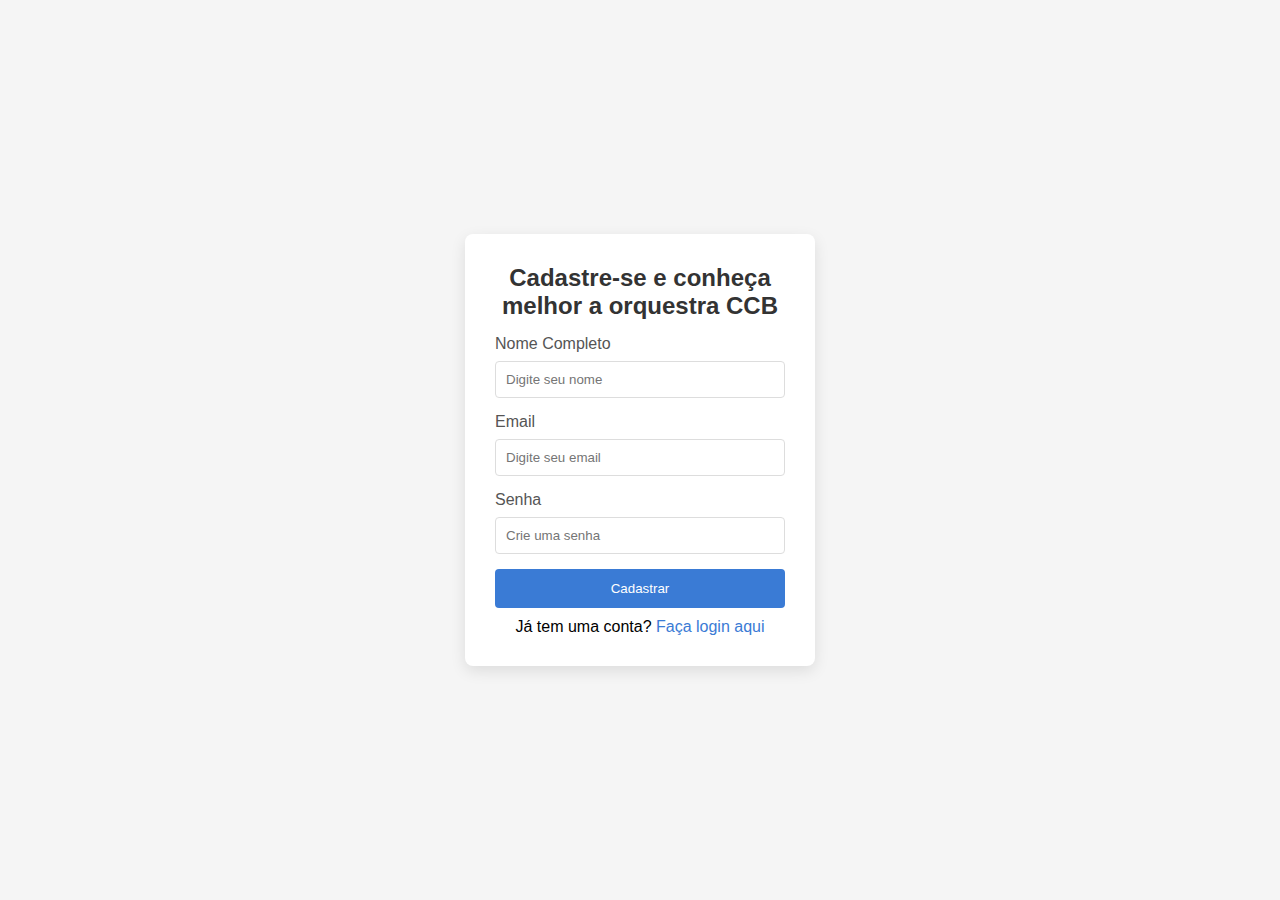
==== site/public/cadastro.html @ 5a3149bc "Upload de imagens (madeiras e metais)" ====
<!DOCTYPE html>
<html lang="pt-BR">
<head>
    <meta charset="UTF-8">
    <meta name="viewport" content="width=device-width, initial-scale=1.0">
    <title>Cadastro - Orquestra CCB</title>
    <link rel="stylesheet" href="../public/css/cadastro-login.css">
    <link rel="shortcut icon" href="../public/assets/favicon/image.png" type="image/x-icon  ">
</head>
<body>
    <div class="container">
        <div class="login-card">
            <h2>Cadastre-se e conheça melhor a orquestra CCB</h2>
            <form>
                <label for="nome">Nome Completo</label>
                <input type="text" id="nome" placeholder="Digite seu nome" required>
                
                <label for="email">Email</label>
                <input type="email" id="email" placeholder="Digite seu email" required>
                
                <label for="senha">Senha</label>
                <input type="password" id="senha" placeholder="Crie uma senha" required>
                
                <button type="submit">Cadastrar</button>
                <p class="link">Já tem uma conta? <a href="login.html">Faça login aqui</a></p>
            </form>
        </div>
    </div>
</body>
</html>
---- site/public/css/cadastro-login.css ----
* {
    margin: 0;
    padding: 0;
    box-sizing: border-box;
    font-family: 'Arial', sans-serif;
}

body {
    display: flex;
    justify-content: center;
    align-items: center;
    height: 100vh;
    background: #f5f5f5;
}

.container {
    display: flex;
    justify-content: center;
    align-items: center;
    flex-direction: column;
}

.login-card {
    background-color: #fff;
    border-radius: 8px;
    padding: 30px;
    box-shadow: 0 5px 15px rgba(0, 0, 0, 0.1);
    width: 350px;
}

h2 {
    color: #333;
    margin-bottom: 15px;
    text-align: center;
}

.quote {
    font-style: italic;
    color: #666;
    text-align: center;
    margin-bottom: 20px;
}

form {
    display: flex;
    flex-direction: column;
}

label {
    margin-bottom: 8px;
    color: #555;
}

input {
    padding: 10px;
    margin-bottom: 15px;
    border: 1px solid #ddd;
    border-radius: 4px;
}

button {
    padding: 12px;
    background-color: #3a7bd5;
    color: white;
    border: none;
    border-radius: 4px;
    cursor: pointer;
    transition: background-color 0.3s ease;
}

button:hover {
    background-color: #2957a4;
    transform: scale(1.09);
}

.link {
    text-align: center;
    margin-top: 10px;
}

.link a {
    color: #3a7bd5;
    text-decoration: none;
}

.link a:hover {
    text-decoration: underline;
}
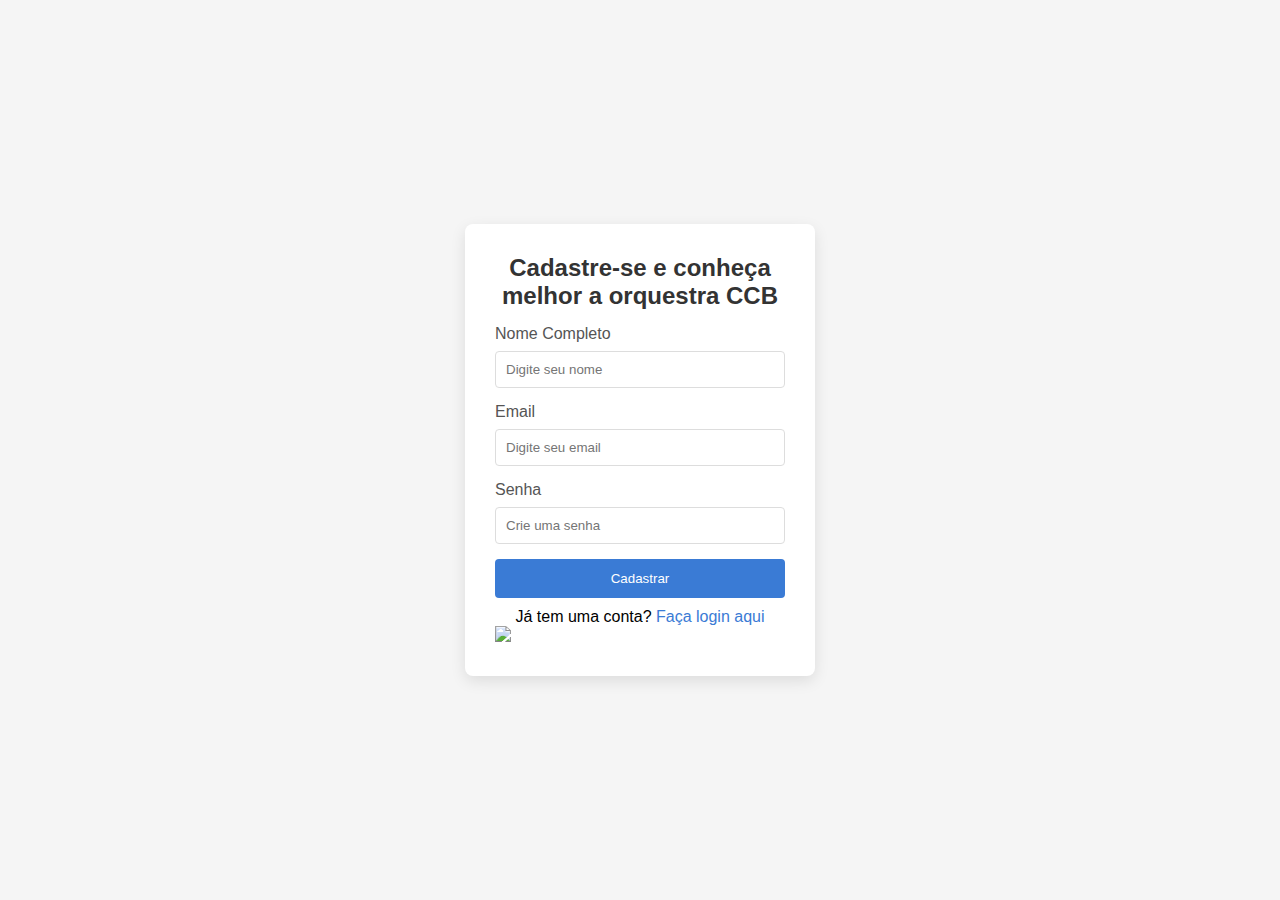
==== commit 6281d8e1: "Colocando grafico chart js (estatico)" ====
--- a/site/public/cadastro.html
+++ b/site/public/cadastro.html
@@ -4,27 +4,111 @@
     <meta charset="UTF-8">
     <meta name="viewport" content="width=device-width, initial-scale=1.0">
     <title>Cadastro - Orquestra CCB</title>
-    <link rel="stylesheet" href="../public/css/cadastro-login.css">
-    <link rel="shortcut icon" href="../public/assets/favicon/image.png" type="image/x-icon  ">
+    <link rel="stylesheet" href="css/cadastro-login.css">
+    <link rel="shortcut icon" href="assets/favicon/image.png" type="image/x-icon">
+    <script src="js/sessao.js"></script>
 </head>
 <body>
     <div class="container">
+        <div class="alerta_erro">
+            <div class="card_erro" id="cardErro">
+              <span id="mensagem_erro"></span>
+            </div>
+        </div>
         <div class="login-card">
             <h2>Cadastre-se e conheça melhor a orquestra CCB</h2>
             <form>
                 <label for="nome">Nome Completo</label>
-                <input type="text" id="nome" placeholder="Digite seu nome" required>
+                <input type="text" id="input_nome" placeholder="Digite seu nome" required>
                 
                 <label for="email">Email</label>
-                <input type="email" id="email" placeholder="Digite seu email" required>
+                <input type="email" id="input_email" placeholder="Digite seu email" required>
                 
                 <label for="senha">Senha</label>
-                <input type="password" id="senha" placeholder="Crie uma senha" required>
+                <input type="password" id="input_senha" placeholder="Crie uma senha" required>
                 
-                <button type="submit">Cadastrar</button>
+                <button type="submit" onclick="cadastrar()">Cadastrar</button>
                 <p class="link">Já tem uma conta? <a href="login.html">Faça login aqui</a></p>
             </form>
+            <div id="div_aguardar" class="loading-div">
+                <img src="./assets/circle-loading.gif" id="loading-gif">
+            </div>
+
+            <div id="div_erros_login"></div>
+        </div>
+
+
         </div>
     </div>
+
+
+    <script>
+        function cadastrar()
+        {
+            var nomeVar = input_nome.value
+            var emailVar = input_email.value
+            var senhaVar = input_senha.value
+
+            if ( nomeVar == "" || emailVar == "" || senhaVar == "")
+            {
+                cardErro.style.display = "block";
+                mensagem_erro.innerHTML = "(Mensagem de erro para todos os campos em branco)";
+                finalizarAguardar();
+                return false;
+            }  else 
+            {
+                setInterval(sumirMensagem, 5000);
+            }
+
+
+            // Enviando o valor da nova input
+            fetch("/usuarios/cadastrar", {
+            method: "POST",
+            headers: {
+                "Content-Type": "application/json",
+            },
+            body: JSON.stringify({
+                // crie um atributo que recebe o valor recuperado aqui
+                // Agora vá para o arquivo routes/usuario.js
+                nomeServer: nomeVar,
+                emailServer: emailVar,
+                senhaServer: senhaVar,
+            }),
+        })
+        .then(function (resposta) {
+        console.log("resposta: ", resposta);
+
+        if (resposta.ok) {
+          cardErro.style.display = "block";
+
+          mensagem_erro.innerHTML = "Cadastro realizado com sucesso! Redirecionando para tela de Login...";
+
+          setTimeout(() => {
+            window.location = "login.html";
+          }, "2000");
+
+          limparFormulario();
+          finalizarAguardar();
+        } else 
+        {
+            throw "Houve um erro ao tentar realizar o cadastro!";
+        }
+        })
+      .catch(function (resposta) {
+        console.log(`#ERRO: ${resposta}`);
+        finalizarAguardar();
+      });
+
+    return false;
+
+    }
+
+    function sumirMensagem() 
+    {
+        cardErro.style.display = "none";
+    }
+
+    </script>
+
 </body>
 </html>
--- a/site/public/css/cadastro-login.css
+++ b/site/public/css/cadastro-login.css
@@ -40,6 +40,33 @@
     text-align: center;
     margin-bottom: 20px;
 }
+
+
+
+.alerta_erro{
+    display: flex;
+    justify-content: flex-end;
+  }
+  
+  .card_erro {
+    display: none;
+    background-color: #fff;
+    color: black;
+    width: 230px;
+    position: fixed;
+    border-radius: 4px;
+    border: #ED145B 3px solid;
+    padding: 10px;
+    margin-right: 10%;
+  }
+  
+  .card_erro #mensagem_erro{
+    font-weight: 500;
+    font-size: 20px;
+  }
+
+
+
 
 form {
     display: flex;
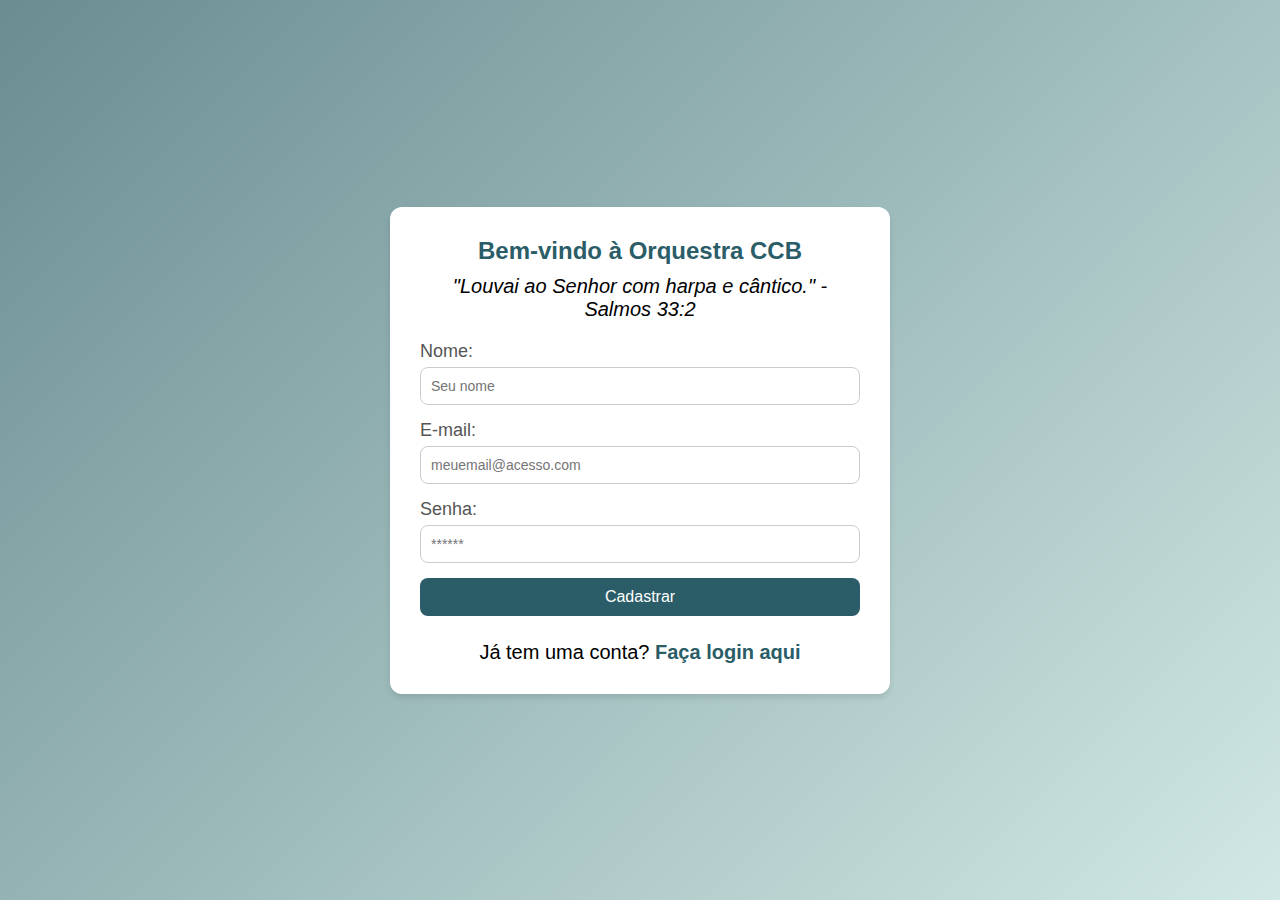
==== commit 4a492315: "Modificando quiz e dash (estático ainda)" ====
--- a/site/public/cadastro.html
+++ b/site/public/cadastro.html
@@ -1,4 +1,60 @@
 <!DOCTYPE html>
+<html lang="pt-br">
+
+<head>
+  <meta charset="UTF-8" />
+  <meta http-equiv="X-UA-Compatible" content="IE=edge" />
+  <meta name="viewport" content="width=device-width, initial-scale=1.0" />
+  
+  <title>Orquestra CCB | Cadastro</title>
+
+  <script src="./js/sessao.js"></script>
+
+  <link rel="stylesheet" href="./css/cadastro-login.css"/>
+  <link rel="icon" href="assets/favicon/image.png" />
+</head>
+
+<body>
+  <div class="login">
+    <div class="alerta_erro">
+      <div class="card_erro" id="cardErro">
+        <span id="mensagem_erro"></span>
+      </div>
+    </div>
+
+    <div class="container">
+      <div class="card card-cadastro">
+        <h2>Bem-vindo à Orquestra CCB</h2>
+        <p class="quote">"Louvai ao Senhor com harpa e cântico." - Salmos 33:2</p>
+        <div class="formulario">
+        <div class="campo">
+            <span>Nome:</span>
+            <input id="nome_input" type="text" placeholder="Seu nome" />
+          </div>
+          <div class="campo">
+            <span>E-mail:</span>
+            <input id="email_input" type="text" placeholder="meuemail@acesso.com" />
+          </div>
+          <div class="campo">
+            <span>Senha:</span>
+            <input id="senha_input" type="password" placeholder="******" />
+          </div>
+    
+          <button class="botao" onclick="cadastrar()">Cadastrar</button>
+          <p class="link">Já tem uma conta? <a href="login.html">Faça login aqui</a></p>
+        </div>
+        <div id="div_aguardar" class="loading-div">
+          <img src="./assets/circle-loading.gif" id="loading-gif" />
+        </div>
+
+        <div id="div_erros_login"></div>
+      </div>
+    </div>
+  </div>
+
+</body>
+</html>
+<!-- <!DOCTYPE html>
 <html lang="pt-BR">
 <head>
     <meta charset="UTF-8">
@@ -6,7 +62,7 @@
     <title>Cadastro - Orquestra CCB</title>
     <link rel="stylesheet" href="css/cadastro-login.css">
     <link rel="shortcut icon" href="assets/favicon/image.png" type="image/x-icon">
-    <script src="js/sessao.js"></script>
+    <script src="./js/sessao.js"></script>
 </head>
 <body>
     <div class="container">
@@ -31,57 +87,54 @@
                 <p class="link">Já tem uma conta? <a href="login.html">Faça login aqui</a></p>
             </form>
             <div id="div_aguardar" class="loading-div">
-                <img src="./assets/circle-loading.gif" id="loading-gif">
+                <img src="./assets/circle-loading.gif" id="loading-gif"/>
             </div>
-
-            <div id="div_erros_login"></div>
-        </div>
-
-
+      
+              <div id="div_erros_login"></div>
+            </div>
         </div>
     </div>
-
+ -->
 
     <script>
-        function cadastrar()
-        {
-            var nomeVar = input_nome.value
-            var emailVar = input_email.value
-            var senhaVar = input_senha.value
+      function cadastrar() {
+        var nomeVar = nome_input.value;
+        var emailVar = email_input.value;
+        var senhaVar = senha_input.value;
+    
+        if (nomeVar == "" || emailVar == "" || senhaVar == "") {
+        cardErro.style.display = "block";
+        mensagem_erro.innerHTML =
+            "(Mensagem de erro para todos os campos em branco)";
 
-            if ( nomeVar == "" || emailVar == "" || senhaVar == "")
-            {
-                cardErro.style.display = "block";
-                mensagem_erro.innerHTML = "(Mensagem de erro para todos os campos em branco)";
-                finalizarAguardar();
-                return false;
-            }  else 
-            {
-                setInterval(sumirMensagem, 5000);
-            }
+        finalizarAguardar();
+        return false;
+        } else {
+        setInterval(sumirMensagem, 5000);
+        }
 
-
-            // Enviando o valor da nova input
-            fetch("/usuarios/cadastrar", {
-            method: "POST",
-            headers: {
-                "Content-Type": "application/json",
-            },
-            body: JSON.stringify({
-                // crie um atributo que recebe o valor recuperado aqui
-                // Agora vá para o arquivo routes/usuario.js
-                nomeServer: nomeVar,
-                emailServer: emailVar,
-                senhaServer: senhaVar,
-            }),
+        // Enviando o valor da nova input
+        fetch("/usuarios/cadastrar", {
+        method: "POST",
+        headers: {
+            "Content-Type": "application/json",
+        },
+        body: JSON.stringify({
+            // crie um atributo que recebe o valor recuperado aqui
+            // Agora vá para o arquivo routes/usuario.js
+            nomeServer: nomeVar,
+            emailServer: emailVar,
+            senhaServer: senhaVar,
+        }),
         })
-        .then(function (resposta) {
+      .then(function (resposta) {
         console.log("resposta: ", resposta);
 
         if (resposta.ok) {
           cardErro.style.display = "block";
 
-          mensagem_erro.innerHTML = "Cadastro realizado com sucesso! Redirecionando para tela de Login...";
+          mensagem_erro.innerHTML =
+            "Cadastro realizado com sucesso! Redirecionando para tela de Login...";
 
           setTimeout(() => {
             window.location = "login.html";
@@ -89,25 +142,23 @@
 
           limparFormulario();
           finalizarAguardar();
-        } else 
-        {
-            throw "Houve um erro ao tentar realizar o cadastro!";
+        } else {
+          throw "Houve um erro ao tentar realizar o cadastro!";
         }
-        })
+      })
       .catch(function (resposta) {
         console.log(`#ERRO: ${resposta}`);
         finalizarAguardar();
       });
 
     return false;
-
     }
 
-    function sumirMensagem() 
+
+    function sumirMensagem()
     {
         cardErro.style.display = "none";
     }
-
     </script>
 
 </body>
--- a/site/public/css/cadastro-login.css
+++ b/site/public/css/cadastro-login.css
@@ -1,115 +1,142 @@
+/* Reset padrão */
 * {
     margin: 0;
     padding: 0;
     box-sizing: border-box;
-    font-family: 'Arial', sans-serif;
-}
-
-body {
+    font-family: Arial, sans-serif;
+  }
+  
+  /* Corpo da página */
+  body {
     display: flex;
     justify-content: center;
     align-items: center;
-    height: 100vh;
-    background: #f5f5f5;
-}
+    min-height: 100vh;
+    background: linear-gradient(135deg, #6a8d92, #d1e8e4);
+  }
+  
+  /* Contêiner principal */
+  .container {
+    background-color: #fff;
+    border-radius: 12px;
+    box-shadow: 0 4px 6px rgba(0, 0, 0, 0.1);
+    width: 100%;
+    max-width: 500px;
+    padding: 30px;
+  }
+  
+  /* Cartão de cadastro */
+  .card {
+    text-align: center;
+  }
+  
+  .card h2 {
+    font-size: 24px;
+    margin-bottom: 10px;
+    color: #2a5d67;
+  }
+  
+  .card .quote {
+    font-style: italic;
+    font-size: 20px;
+    color: #000000;
+    margin-bottom: 20px;
+  }
+  
+  .formulario {
+    display: flex;
+    flex-direction: column;
+    gap: 15px;
+  }
+  
+  .campo {
+    text-align: left;
+  }
+  
+  .campo span {
+    display: block;
+    font-size: 18px;
+    margin-bottom: 5px;
+    color: #555;
+  }
+  
+  .campo input {
+    width: 100%;
+    padding: 10px;
+    font-size: 14px;
+    border: 1px solid #ccc;
+    border-radius: 8px;
+    transition: all 0.3s;
+  }
+  
+  .campo input:focus {
+    border-color: #2a5d67;
+    outline: none;
+    box-shadow: 0 0 5px rgba(42, 93, 103, 0.2);
+  }
+  
+  /* Botão */
+  .botao {
+    width: 100%;
+    padding: 10px;
+    background-color: #2a5d67;
+    color: #fff;
+    border: none;
+    border-radius: 8px;
+    font-size: 16px;
+    cursor: pointer;
+    transition: background-color 0.3s;
+  }
+  
+  .botao:hover {
+    background-color: #244d55;
+    transform: scale(1.04);
+  }
+  
 
-.container {
-    display: flex;
-    justify-content: center;
-    align-items: center;
-    flex-direction: column;
-}
-
-.login-card {
-    background-color: #fff;
+  /* Link */
+  .link {
+    margin-top: 10px;
+    font-size: 20px;
+  }
+  
+  .link a {
+    color: #2a5d67;
+    text-decoration: none;
+    font-weight: bold;
+  }
+  
+  .link a:hover {
+    text-decoration: underline;
+  }
+  
+  /* Alerta de erro */
+  .alerta_erro {
+    display: none;
+  }
+  
+  .card_erro {
+    background-color: #ffdddd;
+    border: 1px solid #ff5c5c;
+    padding: 10px;
     border-radius: 8px;
-    padding: 30px;
-    box-shadow: 0 5px 15px rgba(0, 0, 0, 0.1);
-    width: 350px;
-}
-
-h2 {
-    color: #333;
+    color: #b30000;
+    text-align: center;
     margin-bottom: 15px;
+  }
+  
+  /* Div de carregamento */
+  .loading-div {
+    display: none;
+    margin-top: 15px;
     text-align: center;
-}
-
-.quote {
-    font-style: italic;
-    color: #666;
-    text-align: center;
-    margin-bottom: 20px;
-}
+  }
+  
+  .loading-div img {
+    width: 40px;
+    height: 40px;
+  }
+  
 
 
 
-.alerta_erro{
-    display: flex;
-    justify-content: flex-end;
-  }
-  
-  .card_erro {
-    display: none;
-    background-color: #fff;
-    color: black;
-    width: 230px;
-    position: fixed;
-    border-radius: 4px;
-    border: #ED145B 3px solid;
-    padding: 10px;
-    margin-right: 10%;
-  }
-  
-  .card_erro #mensagem_erro{
-    font-weight: 500;
-    font-size: 20px;
-  }
-
-
-
-
-form {
-    display: flex;
-    flex-direction: column;
-}
-
-label {
-    margin-bottom: 8px;
-    color: #555;
-}
-
-input {
-    padding: 10px;
-    margin-bottom: 15px;
-    border: 1px solid #ddd;
-    border-radius: 4px;
-}
-
-button {
-    padding: 12px;
-    background-color: #3a7bd5;
-    color: white;
-    border: none;
-    border-radius: 4px;
-    cursor: pointer;
-    transition: background-color 0.3s ease;
-}
-
-button:hover {
-    background-color: #2957a4;
-    transform: scale(1.09);
-}
-
-.link {
-    text-align: center;
-    margin-top: 10px;
-}
-
-.link a {
-    color: #3a7bd5;
-    text-decoration: none;
-}
-
-.link a:hover {
-    text-decoration: underline;
-}
--- a/site/public/css/cadastro-login.css
+++ b/site/public/css/cadastro-login.css
@@ -1,115 +1,142 @@
+/* Reset padrão */
 * {
     margin: 0;
     padding: 0;
     box-sizing: border-box;
-    font-family: 'Arial', sans-serif;
-}
-
-body {
+    font-family: Arial, sans-serif;
+  }
+  
+  /* Corpo da página */
+  body {
     display: flex;
     justify-content: center;
     align-items: center;
-    height: 100vh;
-    background: #f5f5f5;
-}
+    min-height: 100vh;
+    background: linear-gradient(135deg, #6a8d92, #d1e8e4);
+  }
+  
+  /* Contêiner principal */
+  .container {
+    background-color: #fff;
+    border-radius: 12px;
+    box-shadow: 0 4px 6px rgba(0, 0, 0, 0.1);
+    width: 100%;
+    max-width: 500px;
+    padding: 30px;
+  }
+  
+  /* Cartão de cadastro */
+  .card {
+    text-align: center;
+  }
+  
+  .card h2 {
+    font-size: 24px;
+    margin-bottom: 10px;
+    color: #2a5d67;
+  }
+  
+  .card .quote {
+    font-style: italic;
+    font-size: 20px;
+    color: #000000;
+    margin-bottom: 20px;
+  }
+  
+  .formulario {
+    display: flex;
+    flex-direction: column;
+    gap: 15px;
+  }
+  
+  .campo {
+    text-align: left;
+  }
+  
+  .campo span {
+    display: block;
+    font-size: 18px;
+    margin-bottom: 5px;
+    color: #555;
+  }
+  
+  .campo input {
+    width: 100%;
+    padding: 10px;
+    font-size: 14px;
+    border: 1px solid #ccc;
+    border-radius: 8px;
+    transition: all 0.3s;
+  }
+  
+  .campo input:focus {
+    border-color: #2a5d67;
+    outline: none;
+    box-shadow: 0 0 5px rgba(42, 93, 103, 0.2);
+  }
+  
+  /* Botão */
+  .botao {
+    width: 100%;
+    padding: 10px;
+    background-color: #2a5d67;
+    color: #fff;
+    border: none;
+    border-radius: 8px;
+    font-size: 16px;
+    cursor: pointer;
+    transition: background-color 0.3s;
+  }
+  
+  .botao:hover {
+    background-color: #244d55;
+    transform: scale(1.04);
+  }
+  
 
-.container {
-    display: flex;
-    justify-content: center;
-    align-items: center;
-    flex-direction: column;
-}
-
-.login-card {
-    background-color: #fff;
+  /* Link */
+  .link {
+    margin-top: 10px;
+    font-size: 20px;
+  }
+  
+  .link a {
+    color: #2a5d67;
+    text-decoration: none;
+    font-weight: bold;
+  }
+  
+  .link a:hover {
+    text-decoration: underline;
+  }
+  
+  /* Alerta de erro */
+  .alerta_erro {
+    display: none;
+  }
+  
+  .card_erro {
+    background-color: #ffdddd;
+    border: 1px solid #ff5c5c;
+    padding: 10px;
     border-radius: 8px;
-    padding: 30px;
-    box-shadow: 0 5px 15px rgba(0, 0, 0, 0.1);
-    width: 350px;
-}
-
-h2 {
-    color: #333;
+    color: #b30000;
+    text-align: center;
     margin-bottom: 15px;
+  }
+  
+  /* Div de carregamento */
+  .loading-div {
+    display: none;
+    margin-top: 15px;
     text-align: center;
-}
-
-.quote {
-    font-style: italic;
-    color: #666;
-    text-align: center;
-    margin-bottom: 20px;
-}
+  }
+  
+  .loading-div img {
+    width: 40px;
+    height: 40px;
+  }
+  
 
 
 
-.alerta_erro{
-    display: flex;
-    justify-content: flex-end;
-  }
-  
-  .card_erro {
-    display: none;
-    background-color: #fff;
-    color: black;
-    width: 230px;
-    position: fixed;
-    border-radius: 4px;
-    border: #ED145B 3px solid;
-    padding: 10px;
-    margin-right: 10%;
-  }
-  
-  .card_erro #mensagem_erro{
-    font-weight: 500;
-    font-size: 20px;
-  }
-
-
-
-
-form {
-    display: flex;
-    flex-direction: column;
-}
-
-label {
-    margin-bottom: 8px;
-    color: #555;
-}
-
-input {
-    padding: 10px;
-    margin-bottom: 15px;
-    border: 1px solid #ddd;
-    border-radius: 4px;
-}
-
-button {
-    padding: 12px;
-    background-color: #3a7bd5;
-    color: white;
-    border: none;
-    border-radius: 4px;
-    cursor: pointer;
-    transition: background-color 0.3s ease;
-}
-
-button:hover {
-    background-color: #2957a4;
-    transform: scale(1.09);
-}
-
-.link {
-    text-align: center;
-    margin-top: 10px;
-}
-
-.link a {
-    color: #3a7bd5;
-    text-decoration: none;
-}
-
-.link a:hover {
-    text-decoration: underline;
-}
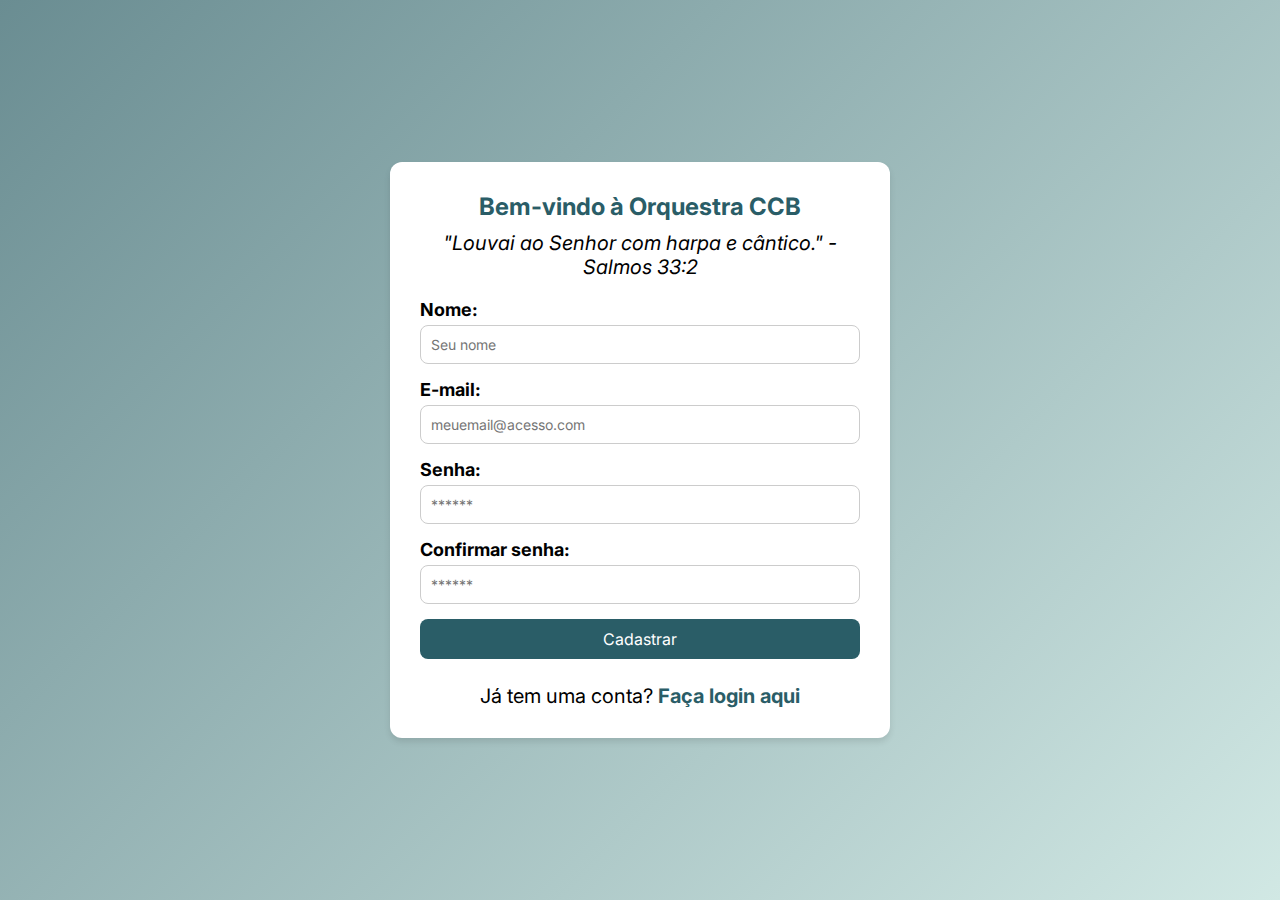
==== commit ebb41838: "API na Dashboard no diretório principal" ====
--- a/site/public/cadastro.html
+++ b/site/public/cadastro.html
@@ -39,6 +39,12 @@
             <span>Senha:</span>
             <input id="senha_input" type="password" placeholder="******" />
           </div>
+
+          <div class="campo">
+            <span>Confirmar senha:</span>
+            <input id="confirmar_senha_input" type="password" placeholder="******" />
+          </div>
+    
     
           <button class="botao" onclick="cadastrar()">Cadastrar</button>
           <p class="link">Já tem uma conta? <a href="login.html">Faça login aqui</a></p>
@@ -54,62 +60,38 @@
 
 </body>
 </html>
-<!-- <!DOCTYPE html>
-<html lang="pt-BR">
-<head>
-    <meta charset="UTF-8">
-    <meta name="viewport" content="width=device-width, initial-scale=1.0">
-    <title>Cadastro - Orquestra CCB</title>
-    <link rel="stylesheet" href="css/cadastro-login.css">
-    <link rel="shortcut icon" href="assets/favicon/image.png" type="image/x-icon">
-    <script src="./js/sessao.js"></script>
-</head>
-<body>
-    <div class="container">
-        <div class="alerta_erro">
-            <div class="card_erro" id="cardErro">
-              <span id="mensagem_erro"></span>
-            </div>
-        </div>
-        <div class="login-card">
-            <h2>Cadastre-se e conheça melhor a orquestra CCB</h2>
-            <form>
-                <label for="nome">Nome Completo</label>
-                <input type="text" id="input_nome" placeholder="Digite seu nome" required>
-                
-                <label for="email">Email</label>
-                <input type="email" id="input_email" placeholder="Digite seu email" required>
-                
-                <label for="senha">Senha</label>
-                <input type="password" id="input_senha" placeholder="Crie uma senha" required>
-                
-                <button type="submit" onclick="cadastrar()">Cadastrar</button>
-                <p class="link">Já tem uma conta? <a href="login.html">Faça login aqui</a></p>
-            </form>
-            <div id="div_aguardar" class="loading-div">
-                <img src="./assets/circle-loading.gif" id="loading-gif"/>
-            </div>
-      
-              <div id="div_erros_login"></div>
-            </div>
-        </div>
-    </div>
- -->
 
     <script>
       function cadastrar() {
         var nomeVar = nome_input.value;
         var emailVar = email_input.value;
         var senhaVar = senha_input.value;
+        var confirmarSenhaVar = confirmar_senha_input.value;
     
-        if (nomeVar == "" || emailVar == "" || senhaVar == "") {
-        cardErro.style.display = "block";
-        mensagem_erro.innerHTML =
-            "(Mensagem de erro para todos os campos em branco)";
+        if (nomeVar == "" || emailVar == "" || senhaVar == "" || confirmarSenhaVar == "") {
+          alert("Preencha todos os campos!")
 
         finalizarAguardar();
         return false;
-        } else {
+        }  else if (nomeVar.length < 2)
+        {
+          alert ("Nome deve conter no mínimo 2 caracteres!!");
+          return false;
+        } else if (emailVar.indexOf('@') == -1)
+        {
+          alert("Email deve conter @!!");
+          return false;
+        } else if (senhaVar.length < 6)
+        {
+          alert("Senha deve conter mais de 6 dígitos!")
+          return false;
+        } else if (senhaVar != confirmarSenhaVar)
+        {
+          alert("Senhas não estão iguais!");
+          return false;
+        }
+        
+        else {
         setInterval(sumirMensagem, 5000);
         }
 
--- a/site/public/css/cadastro-login.css
+++ b/site/public/css/cadastro-login.css
@@ -1,9 +1,9 @@
-/* Reset padrão */
+@import url('https://fonts.googleapis.com/css2?family=Inter:ital,opsz,wght@0,14..32,100..900;1,14..32,100..900&display=swap');
 * {
     margin: 0;
     padding: 0;
     box-sizing: border-box;
-    font-family: Arial, sans-serif;
+    font-family: "Inter", sans-serif;
   }
   
   /* Corpo da página */
@@ -57,7 +57,8 @@
     display: block;
     font-size: 18px;
     margin-bottom: 5px;
-    color: #555;
+    color: #000000;
+    font-weight: bolder;
   }
   
   .campo input {
@@ -127,16 +128,14 @@
   
   /* Div de carregamento */
   .loading-div {
+    width: 50px;
     display: none;
-    margin-top: 15px;
-    text-align: center;
   }
   
   .loading-div img {
-    width: 40px;
-    height: 40px;
+    height: 50px;
+    width: 50px;
   }
-  
 
 
 
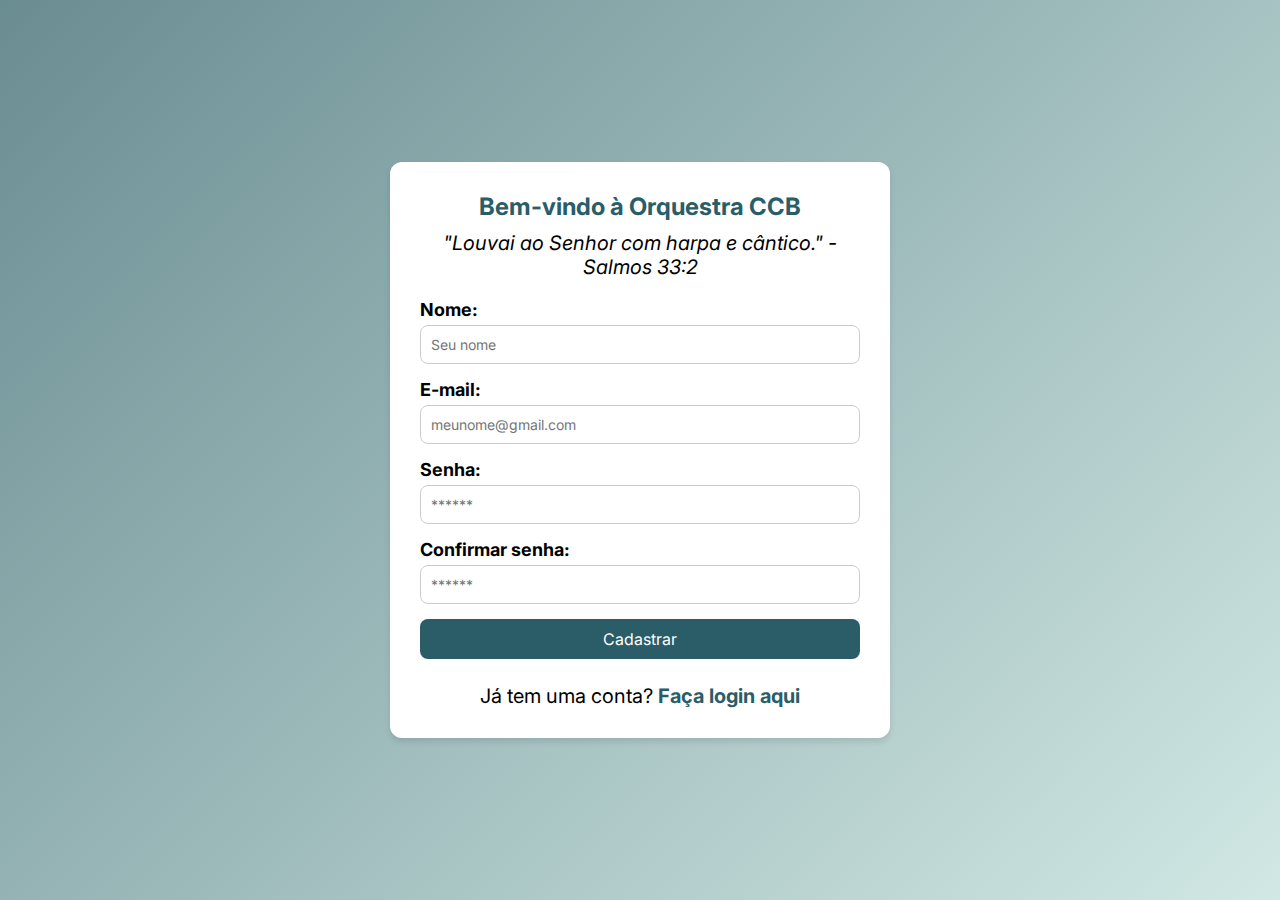
==== commit 069ea7f6: "Finalizando updates no site" ====
--- a/site/public/cadastro.html
+++ b/site/public/cadastro.html
@@ -33,7 +33,7 @@
           </div>
           <div class="campo">
             <span>E-mail:</span>
-            <input id="email_input" type="text" placeholder="meuemail@acesso.com" />
+            <input id="email_input" type="text" placeholder="meunome@gmail.com" />
           </div>
           <div class="campo">
             <span>Senha:</span>
